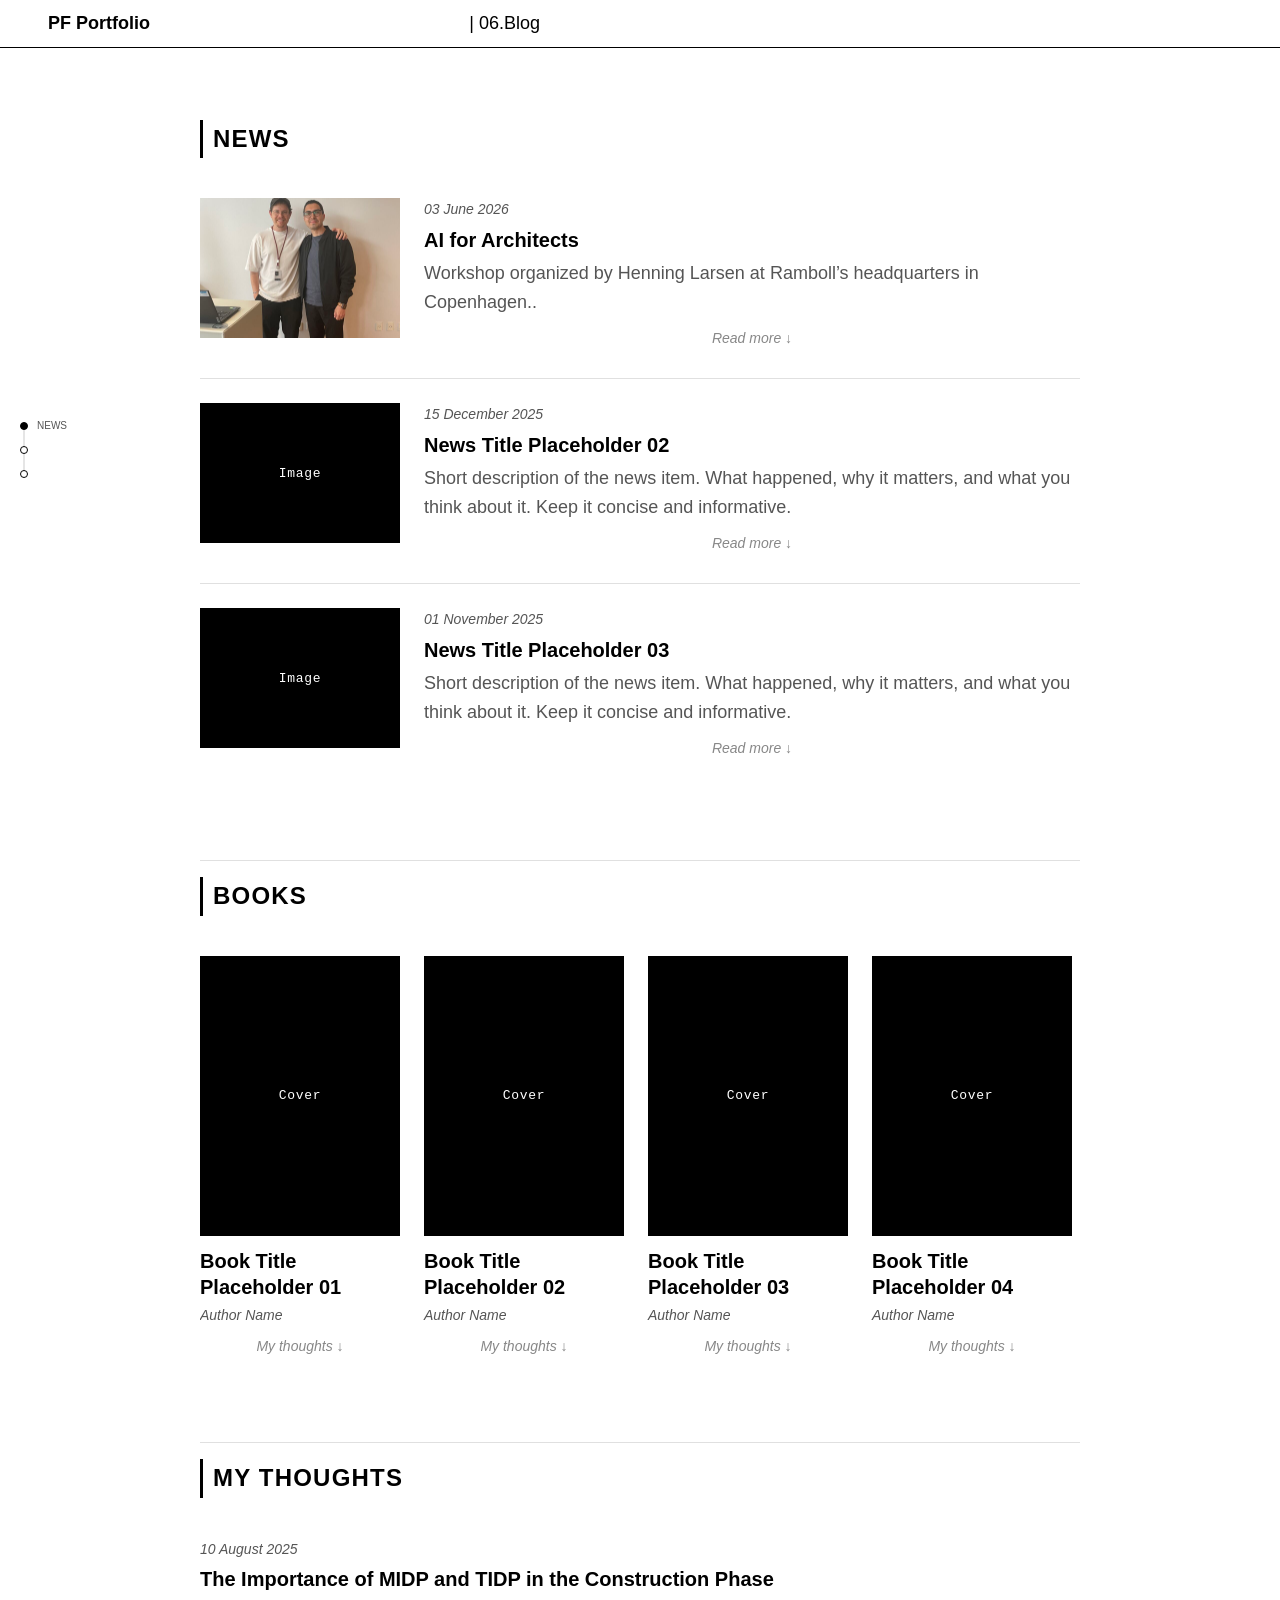
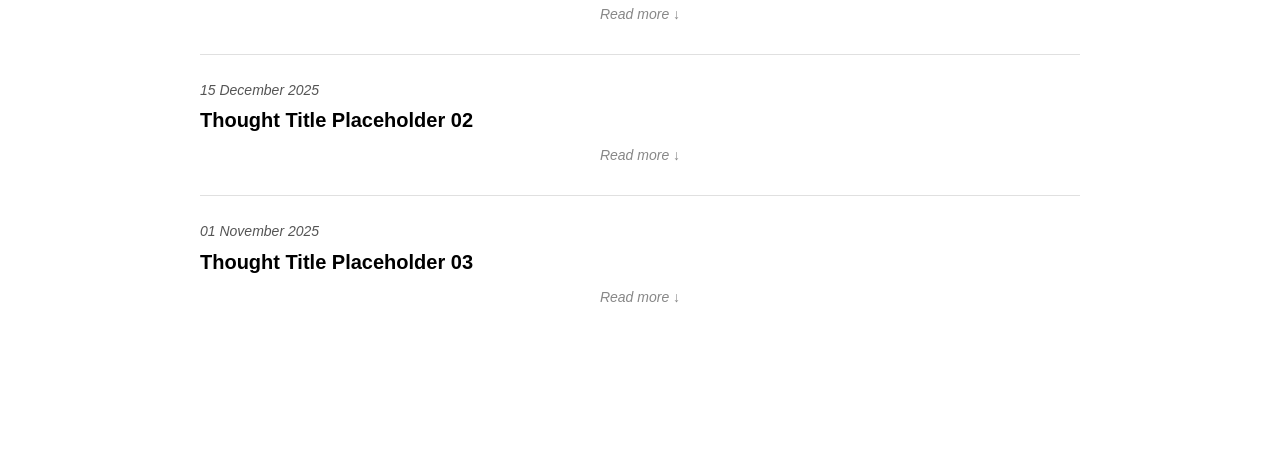
==== blog.html @ 5758634d "Update blog.html" ====
<!DOCTYPE html>
<html lang="en">
<head>
  <meta charset="UTF-8" />
  <meta name="viewport" content="width=device-width, initial-scale=1.0" />
  <title>Blog</title>
  <link rel="stylesheet" href="css/blog.css" />
</head>
<body>

  <!-- ═══════════════════════════════════════════
       HEADER — DO NOT CHANGE
  ═══════════════════════════════════════════ -->
  <header class="nav-row">
    <span class="nav-brand"><a href="index.html"><strong>PF Portfolio</strong></a></span>
    <span class="nav-section">| 06.Blog</span>
  </header>

  <!-- ═══════════════════════════════════════════
       STICKY SECTION INDICATOR
  ═══════════════════════════════════════════ -->
  <nav class="section-indicator" aria-label="Section indicator">
    <div class="indicator-line"></div>
    <a href="#news"        class="indicator-dot" data-label="NEWS"></a>
    <a href="#books"       class="indicator-dot" data-label="BOOKS"></a>
    <a href="#thoughts"    class="indicator-dot" data-label="MY THOUGHTS"></a>
  </nav>

  <!-- ═══════════════════════════════════════════
       MAIN CONTENT
  ═══════════════════════════════════════════ -->
  <main class="page-content">

    <!-- ═══════════════════════════════════════════
         SECTION 1: NEWS
    ═══════════════════════════════════════════ -->
    <section class="section" id="news">
      <h2 class="section-heading">NEWS</h2>

      <!-- News item 01 -->
      <article class="news-item">
        <div class="news-image placeholder-black">
          <img src="images/AI for Architects.jpg" alt="Payam Fahemi" />
        </div>
        <div class="news-body">
          <div class="news-meta">
            <span class="news-date">03 June 2026</span>
          </div>
          <h3 class="news-title">AI for Architects</h3>
          <p class="news-desc">Workshop organized by Henning Larsen at Ramboll’s headquarters in Copenhagen..</p>
          <button class="expand-btn" aria-expanded="false">Read more ↓</button>
          <div class="expand-content" hidden>
            <p>Thanks to L+Partners srl, I had the opportunity to participate in the “AI for Architects” workshop organized by Henning Larsen at Ramboll’s headquarters in Copenhagen. The workshop, led by Nitsan Bartov, explored both the current and emerging applications of #ArtificialIntelligence in architecture, design, and digital workflows. What stood out most was not only the quality of the content, but also the openness in sharing knowledge. Rather than focusing solely on tools and use cases, the workshop emphasized the fundamental concepts behind AI—helping participants understand how to think with AI, not just how to use it. As someone working at the intersection of BIM, digital transformation, and architecture, it was inspiring to see how AI is reshaping design processes, decision-making, and the way we interact with information throughout a project's lifecycle. A great opportunity to meet professionals who are actively exploring the future of our industry through innovation, technology, and collaboration.</p>
          </div>
        </div>
      </article>

      <!-- News item 02 -->
      <article class="news-item">
        <div class="news-image placeholder-black">
          <span class="placeholder-label">Image</span>
        </div>
        <div class="news-body">
          <div class="news-meta">
            <span class="news-date">15 December 2025</span>
          </div>
          <h3 class="news-title">News Title Placeholder 02</h3>
          <p class="news-desc">Short description of the news item. What happened, why it matters, and what you think about it. Keep it concise and informative.</p>
          <button class="expand-btn" aria-expanded="false">Read more ↓</button>
          <div class="expand-content" hidden>
            <p>Full body of the news item goes here. You can write as much as needed — this section expands inline when the reader clicks "Read more".</p>
          </div>
        </div>
      </article>

      <!-- News item 03 -->
      <article class="news-item">
        <div class="news-image placeholder-black">
          <span class="placeholder-label">Image</span>
        </div>
        <div class="news-body">
          <div class="news-meta">
            <span class="news-date">01 November 2025</span>
          </div>
          <h3 class="news-title">News Title Placeholder 03</h3>
          <p class="news-desc">Short description of the news item. What happened, why it matters, and what you think about it. Keep it concise and informative.</p>
          <button class="expand-btn" aria-expanded="false">Read more ↓</button>
          <div class="expand-content" hidden>
            <p>Full body of the news item goes here. You can write as much as needed — this section expands inline when the reader clicks "Read more".</p>
          </div>
        </div>
      </article>

    </section>

    <!-- ═══════════════════════════════════════════
         SECTION 2: BOOKS
    ═══════════════════════════════════════════ -->
    <section class="section section-divided" id="books">
      <h2 class="section-heading">BOOKS</h2>

      <div class="books-scroll">

        <!-- Book 01 -->
        <article class="book-card">
          <div class="book-cover placeholder-black">
            <span class="placeholder-label">Cover</span>
          </div>
          <div class="book-body">
            <h3 class="book-title">Book Title Placeholder 01</h3>
            <p class="book-author">Author Name</p>
            <button class="expand-btn" aria-expanded="false">My thoughts ↓</button>
            <div class="expand-content" hidden>
              <p>Your review and thoughts on this book. What did you learn? How does it connect to your work in BIM, architecture, or digital processes?</p>
            </div>
          </div>
        </article>

        <!-- Book 02 -->
        <article class="book-card">
          <div class="book-cover placeholder-black">
            <span class="placeholder-label">Cover</span>
          </div>
          <div class="book-body">
            <h3 class="book-title">Book Title Placeholder 02</h3>
            <p class="book-author">Author Name</p>
            <button class="expand-btn" aria-expanded="false">My thoughts ↓</button>
            <div class="expand-content" hidden>
              <p>Your review and thoughts on this book. What did you learn? How does it connect to your work in BIM, architecture, or digital processes?</p>
            </div>
          </div>
        </article>

        <!-- Book 03 -->
        <article class="book-card">
          <div class="book-cover placeholder-black">
            <span class="placeholder-label">Cover</span>
          </div>
          <div class="book-body">
            <h3 class="book-title">Book Title Placeholder 03</h3>
            <p class="book-author">Author Name</p>
            <button class="expand-btn" aria-expanded="false">My thoughts ↓</button>
            <div class="expand-content" hidden>
              <p>Your review and thoughts on this book. What did you learn? How does it connect to your work in BIM, architecture, or digital processes?</p>
            </div>
          </div>
        </article>

        <!-- Book 04 -->
        <article class="book-card">
          <div class="book-cover placeholder-black">
            <span class="placeholder-label">Cover</span>
          </div>
          <div class="book-body">
            <h3 class="book-title">Book Title Placeholder 04</h3>
            <p class="book-author">Author Name</p>
            <button class="expand-btn" aria-expanded="false">My thoughts ↓</button>
            <div class="expand-content" hidden>
              <p>Your review and thoughts on this book. What did you learn? How does it connect to your work in BIM, architecture, or digital processes?</p>
            </div>
          </div>
        </article>

      </div>
    </section>

    <!-- ═══════════════════════════════════════════
         SECTION 3: MY THOUGHTS
    ═══════════════════════════════════════════ -->
    <section class="section section-divided" id="thoughts">
      <h2 class="section-heading">MY THOUGHTS</h2>

      <!-- Thought 01 -->
      <article class="thought-item">
        <div class="thought-meta">
          <span class="thought-date">10 August 2025</span>
        </div>
        <h3 class="thought-title">The Importance of MIDP and TIDP in the Construction Phase</h3>
        <button class="expand-btn" aria-expanded="false">Read more ↓</button>
        <div class="expand-content" hidden>
          <p>"Plans are worthless, but planning is everything." — General Dwight D. Eisenhower.</p> 
          <p>This quote highlights an essential principle of project delivery: while plans evolve throughout a project, the planning process establishes the foundation for successful execution. In construction, where multiple disciplines work simultaneously, structured information planning is just as important as technical planning.</p>
          <p>ISO 19650 identifies information delivery planning as a core component of information management, supported by three key elements:</p>
          <p> - Federation strategy and information container breakdown structure.</p>
          <p> - Responsibility matrices.</p>
          <p> - Task Information Delivery Plans (TIDPs) and the Master Information Delivery Plan (MIDP).</p>
          <p>Before developing these plans, clear information requirements must be established. ISO 19650-1 defines a simple but effective process:</p>
          <p> - Define the information requirements.</p>
          <p> - Plan how and when information will be delivered.</p>
          <p> - Deliver the information.</p>
          <p> - Review and approve it.</p>
          <p>The TIDP is prepared by each appointed party and defines the information that each task team will produce, who is responsible, and when it will be delivered. The Lead Appointed Party then coordinates all TIDPs into a single MIDP, providing a project-wide view of information delivery and ensuring alignment across all disciplines.</p> 
          <p>During construction, the relationship between TIDPs and the MIDP becomes critical. Every activity depends on the timely availability of accurate information. These plans define what information is required, who will produce it, the required Level of Information Need, delivery milestones, and dependencies between disciplines. Without this coordination, projects are more likely to experience delays, rework, cost overruns, and coordination issues.</p> 
          <p>While the TIDP provides detailed planning at the task-team level, the MIDP offers strategic oversight by integrating all task plans into a coordinated project programme. This ensures that information from architects, engineers, contractors, and specialist suppliers is delivered at the right time to support procurement, construction sequencing, and decision-making.</p>
          <p>Ultimately, MIDPs and TIDPs are more than compliance documents—they are essential management tools that improve collaboration, reduce risk, and enable efficient project delivery. By aligning information production with project milestones, they help construction teams deliver projects with greater certainty, quality, and efficiency while meeting the principles of ISO 19650.</p>
        </div>
      </article>

      <!-- Thought 02 -->
      <article class="thought-item">
        <div class="thought-meta">
          <span class="thought-date">15 December 2025</span>
        </div>
        <h3 class="thought-title">Thought Title Placeholder 02</h3>
        <button class="expand-btn" aria-expanded="false">Read more ↓</button>
        <div class="expand-content" hidden>
          <p>Full body of your thought or opinion piece. This is where you share your perspective on architecture, BIM, technology, AI, or anything else that's on your mind.</p>
        </div>
      </article>

      <!-- Thought 03 -->
      <article class="thought-item">
        <div class="thought-meta">
          <span class="thought-date">01 November 2025</span>
        </div>
        <h3 class="thought-title">Thought Title Placeholder 03</h3>
        <button class="expand-btn" aria-expanded="false">Read more ↓</button>
        <div class="expand-content" hidden>
          <p>Full body of your thought or opinion piece. This is where you share your perspective on architecture, BIM, technology, AI, or anything else that's on your mind.</p>
        </div>
      </article>

    </section>

  </main>

  <script>
    // Expand / collapse all items
    document.querySelectorAll('.expand-btn').forEach(btn => {
      btn.addEventListener('click', () => {
        const content = btn.nextElementSibling;
        const open    = btn.getAttribute('aria-expanded') === 'true';
        if (open) {
          content.hidden = true;
          btn.setAttribute('aria-expanded', 'false');
          btn.textContent = btn.textContent.replace('↑', '↓');
        } else {
          content.hidden = false;
          btn.setAttribute('aria-expanded', 'true');
          btn.textContent = btn.textContent.replace('↓', '↑');
        }
      });
    });

    // Sticky section indicator
    const dots     = document.querySelectorAll('.indicator-dot');
    const sections = document.querySelectorAll('section[id]');
    
    function updateIndicator() {
      let current = sections[0].id;
      const scrollBottom = window.scrollY + window.innerHeight;
      const pageHeight = document.documentElement.scrollHeight;
    
      // If at bottom of page, activate last section
      if (scrollBottom >= pageHeight - 10) {
        current = sections[sections.length - 1].id;
      } else {
        sections.forEach(section => {
          const rect = section.getBoundingClientRect();
          if (rect.top <= window.innerHeight * 0.5) {
            current = section.id;
          }
        });
      }
    
      dots.forEach(d => d.classList.remove('active'));
      const active = document.querySelector(`.indicator-dot[href="#${current}"]`);
      if (active) active.classList.add('active');
    }
    
    window.addEventListener('scroll', updateIndicator);
    updateIndicator();
  </script>

</body>
</html>
---- css/blog.css ----
/* ═══════════════════════════════════════════════════════
   blog.css
   PF Portfolio — Blog Page
   ═══════════════════════════════════════════════════════

   PARAMETERS — change these independently:
   ─────────────────────────────────────────────────────── */

:root {
  /* Typography */
  --font:                   'Calibri', 'Calibri Regular', sans-serif;
  --fs-body:                18px;
  --fs-heading:             24px;       /* section headings: NEWS, BOOKS, MY THOUGHTS */
  --fs-item-title:          20px;       /* news/thought titles */
  --fs-meta:                14px;       /* dates, author */
  --fw-bold:                700;
  --fw-normal:              400;
  --line-height:            1.6;
  --letter-spacing-heading: 0.05em;

  /* Colors */
  --color-bg:               #ffffff;
  --color-text:             #000000;
  --color-muted:            #555555;
  --color-divider:          #e0e0e0;
  --color-placeholder:      #000000;
  --color-btn:              #888888;

  /* Header — DO NOT CHANGE */
  --nav-h:                  48px;
  --gap-edge:               48px;
  --gap-col:                80px;

  /* Layout */
  --content-max-width:      960px;
  --content-padding-x:      40px;
  --section-gap:            72px;
  --section-padding-top:    16px;
  --block-gap:              24px;

  /* Section accent */
  --accent-border:          3px solid #000000;

  /* Sticky indicator */
  --indicator-left:         20px;
  --indicator-dot-size:     8px;
  --indicator-line-w:       1px;

  /* News */
  --news-image-width:       200px;
  --news-image-height:      140px;
  --news-gap:               32px;       /* gap between news items */
  --news-inner-gap:         24px;       /* gap between image and text */

  /* Books */
  --book-card-width:        200px;      /* width of each book card */
  --book-cover-height:      280px;      /* height of book cover */
  --books-gap:              24px;       /* gap between book cards */

  /* Thoughts */
  --thought-gap:            32px;

  /* Placeholder */
  --placeholder-font:       'Courier New', Courier, monospace;
  --placeholder-font-size:  13px;
}

/* ─── RESET ─────────────────────────────────────────── */
*, *::before, *::after { box-sizing: border-box; margin: 0; padding: 0; }

body {
  font-family:      var(--font);
  font-size:        var(--fs-body);
  color:            var(--color-text);
  background-color: var(--color-bg);
  line-height:      var(--line-height);
}

a { color: inherit; text-decoration: none; }

/* ─── HEADER — DO NOT CHANGE ─────────────────────────── */
.nav-row {
  display:               grid;
  grid-template-columns: 1fr 1fr 1fr;
  column-gap:            var(--gap-col);
  padding:               0 var(--gap-edge);
  height:                var(--nav-h);
  align-items:           center;
  border-bottom:         1px solid #000000;
  position:              sticky;
  top:                   0;
  background:            var(--color-bg);
  z-index:               200;
}

.nav-brand {
  font-size:   var(--fs-body);
  font-weight: var(--fw-bold);
  font-family: var(--font);
  color:       #000000;
  white-space: nowrap;
}

.nav-brand a        { color: inherit; text-decoration: none; }
.nav-brand a:hover  { text-decoration: underline; }

.nav-section {
  font-size:   var(--fs-body);
  font-family: var(--font);
  color:       #000000;
}

/* ─── STICKY SECTION INDICATOR ───────────────────────── */
.section-indicator {
  position:       fixed;
  left:           var(--indicator-left);
  top:            50%;
  transform:      translateY(-50%);
  display:        flex;
  flex-direction: column;
  align-items:    center;
  gap:            16px;
  z-index:        100;
}

.indicator-line {
  position:  absolute;
  top:       0;
  bottom:    0;
  left:      50%;
  transform: translateX(-50%);
  width:     var(--indicator-line-w);
  background: #cccccc;
  z-index:   -1;
}

.indicator-dot {
  width:         var(--indicator-dot-size);
  height:        var(--indicator-dot-size);
  border-radius: 50%;
  border:        1.5px solid #000000;
  background:    var(--color-bg);
  display:       block;
  position:      relative;
  transition:    background 0.2s;
}

.indicator-dot.active,
.indicator-dot:hover { background: #000000; }

.indicator-dot::after {
  content:     attr(data-label);
  position:    absolute;
  left:        16px;
  top:         50%;
  transform:   translateY(-50%);
  font-size:   10px;
  font-family: var(--font);
  color:       var(--color-muted);
  white-space: nowrap;
  opacity:     0;
  transition:  opacity 0.2s;
}

.indicator-dot:hover::after,
.indicator-dot.active::after { opacity: 1; }

/* ─── PAGE CONTENT WRAPPER ────────────────────────────── */
.page-content {
  max-width:      var(--content-max-width);
  margin:         0 auto;
  padding:        var(--section-gap) var(--content-padding-x);
  display:        flex;
  flex-direction: column;
  gap:            var(--section-gap);
  min-height:     200vh;
}

/* ─── SECTION ─────────────────────────────────────────── */
.section {
  display:        flex;
  flex-direction: column;
  gap:            var(--block-gap);
}

.section-divided {
  padding-top: var(--section-padding-top);
  border-top:  1px solid var(--color-divider);
}

/* ─── SECTION HEADING ─────────────────────────────────── */
.section-heading {
  font-size:      var(--fs-heading);
  font-weight:    var(--fw-bold);
  font-family:    var(--font);
  letter-spacing: var(--letter-spacing-heading);
  border-left:    var(--accent-border);
  padding-left:   10px;
  margin-bottom:  16px;
}

/* ─── EXPAND BUTTON ───────────────────────────────────── */
.expand-btn {
  background:  none;
  border:      none;
  padding:     0;
  font-size:   var(--fs-meta);
  font-family: var(--font);
  font-style:  italic;
  color:       var(--color-btn);
  cursor:      pointer;
  margin-top:  8px;
  transition:  color 0.2s;
}

.expand-btn:hover { color: var(--color-text); }

/* ─── EXPAND CONTENT ──────────────────────────────────── */
.expand-content {
  margin-top:  12px;
  padding-top: 12px;
  border-top:  1px solid var(--color-divider);
  font-size:   var(--fs-body);
  line-height: var(--line-height);
  color:       var(--color-muted);
}

.expand-content[hidden] { display: none; }

/* ─── NEWS ────────────────────────────────────────────── */
.news-item {
  display:       grid;
  grid-template-columns: var(--news-image-width) 1fr;
  gap:           var(--news-inner-gap);
  align-items:   start;
  padding-bottom: var(--news-gap);
  border-bottom: 1px solid var(--color-divider);
}

.news-item:last-child { border-bottom: none; }

.news-image {
  width:       var(--news-image-width);
  height:      var(--news-image-height);
  flex-shrink: 0;
}

.news-image img {
  width:      100%;
  height:     100%;
  object-fit: cover;
  display:    block;
}

.news-body {
  display:        flex;
  flex-direction: column;
  gap:            6px;
}

.news-meta {
  display:     flex;
  align-items: center;
  gap:         12px;
}

.news-date {
  font-size:  var(--fs-meta);
  color:      var(--color-muted);
  font-style: italic;
}

.news-title {
  font-size:   var(--fs-item-title);
  font-weight: var(--fw-bold);
  font-family: var(--font);
  line-height: 1.3;
}

.news-desc {
  font-size:   var(--fs-body);
  color:       var(--color-muted);
  line-height: var(--line-height);
}

/* ─── BOOKS — horizontal scroll ──────────────────────── */
.books-scroll {
  display:    flex;
  gap:        var(--books-gap);
  overflow-x: auto;
  padding-bottom: 16px;
  scroll-snap-type: x mandatory;
  -webkit-overflow-scrolling: touch;
}

/* Hide scrollbar but keep functionality */
.books-scroll::-webkit-scrollbar { height: 4px; }
.books-scroll::-webkit-scrollbar-track { background: var(--color-divider); }
.books-scroll::-webkit-scrollbar-thumb { background: #000000; }

.book-card {
  flex-shrink:  0;
  width:        var(--book-card-width);
  scroll-snap-align: start;
  display:      flex;
  flex-direction: column;
  gap:          12px;
}

.book-cover {
  width:  var(--book-card-width);
  height: var(--book-cover-height);
}

.book-cover img {
  width:      100%;
  height:     100%;
  object-fit: cover;
  display:    block;
}

.book-body {
  display:        flex;
  flex-direction: column;
  gap:            4px;
}

.book-title {
  font-size:   var(--fs-item-title);
  font-weight: var(--fw-bold);
  font-family: var(--font);
  line-height: 1.3;
}

.book-author {
  font-size:  var(--fs-meta);
  color:      var(--color-muted);
  font-style: italic;
}

/* ─── MY THOUGHTS ─────────────────────────────────────── */
.thought-item {
  padding-bottom: var(--thought-gap);
  border-bottom:  1px solid var(--color-divider);
  display:        flex;
  flex-direction: column;
  gap:            6px;
}

#thoughts {
  min-height: 60vh;
}

.thought-item:last-child { border-bottom: none; }

.thought-meta {
  display: flex;
  gap:     12px;
}

.thought-date {
  font-size:  var(--fs-meta);
  color:      var(--color-muted);
  font-style: italic;
}

.thought-title {
  font-size:   var(--fs-item-title);
  font-weight: var(--fw-bold);
  font-family: var(--font);
  line-height: 1.3;
}

/* ─── PLACEHOLDER ─────────────────────────────────────── */
.placeholder-black {
  background:      var(--color-placeholder);
  display:         flex;
  align-items:     center;
  justify-content: center;
  color:           #ffffff;
  font-family:     var(--placeholder-font);
  font-size:       var(--placeholder-font-size);
  text-align:      center;
  letter-spacing:  0.05em;
}

.placeholder-label { line-height: 1.5; }
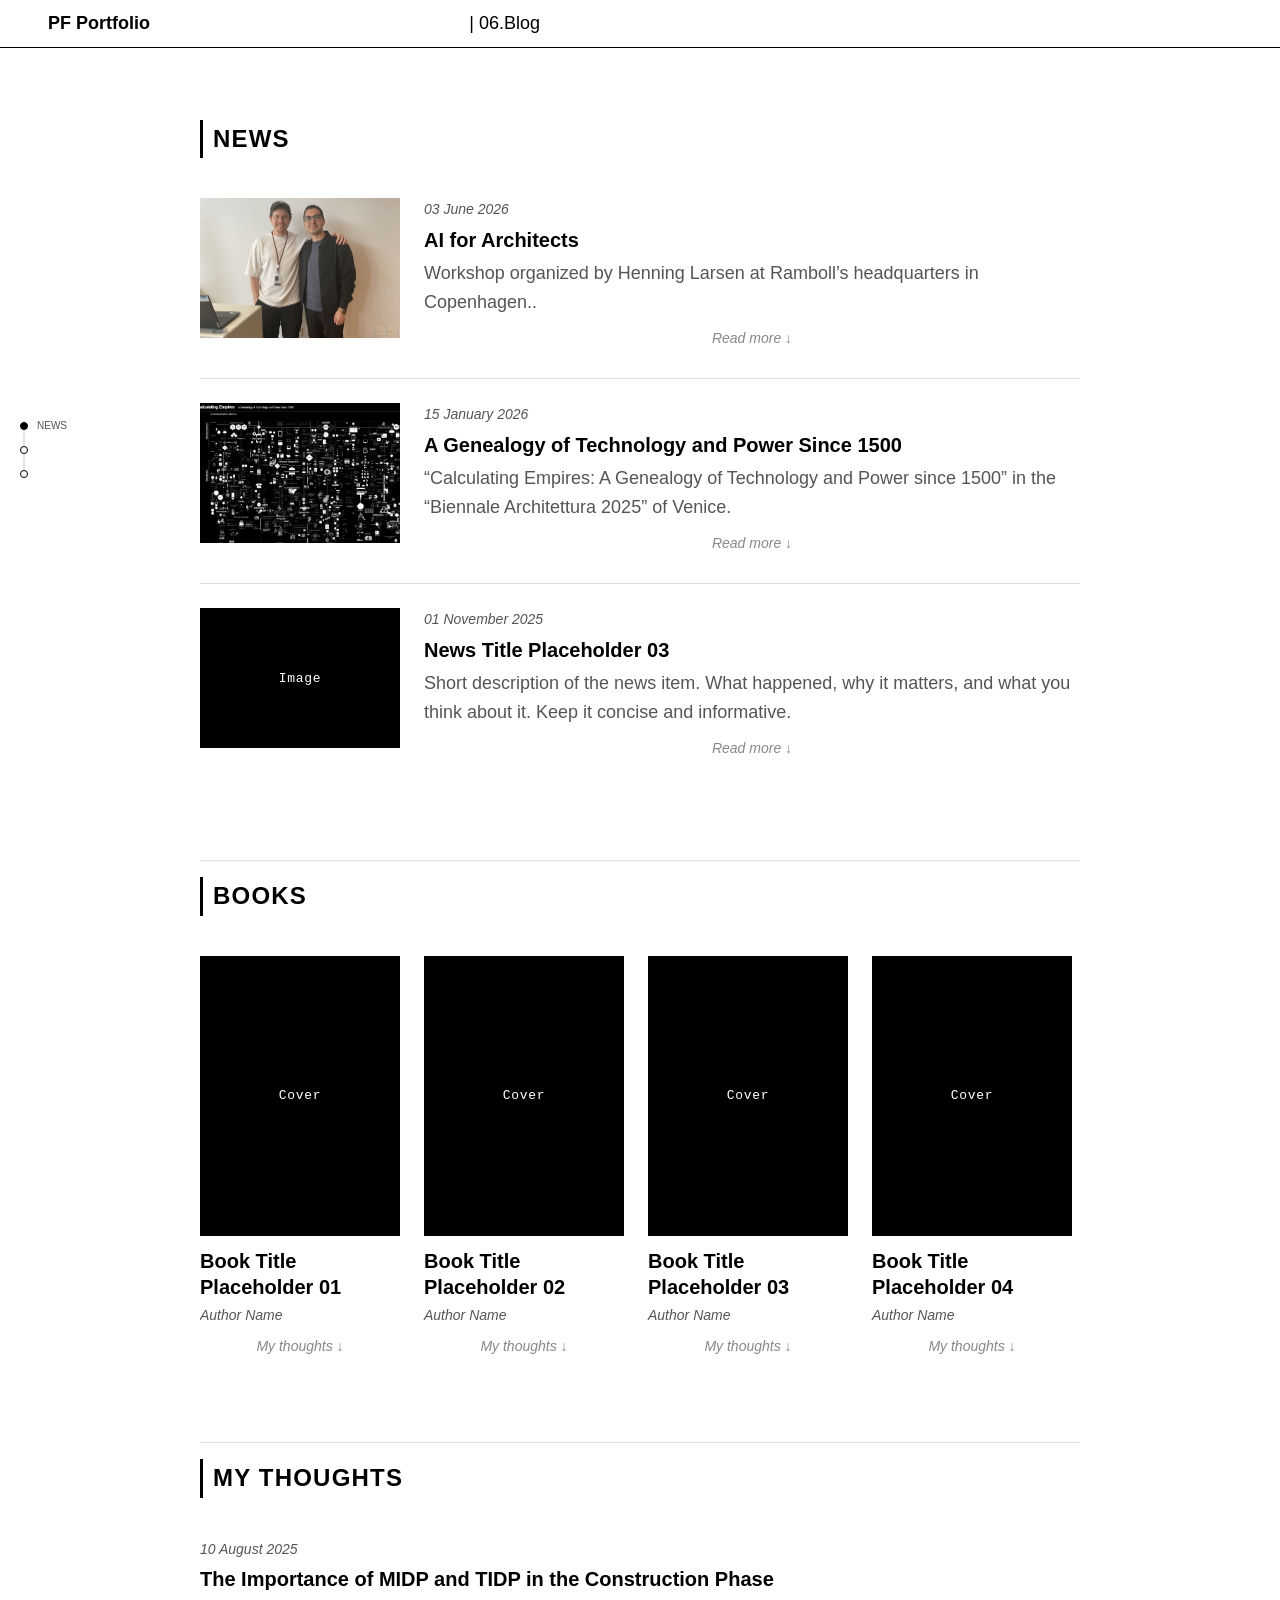
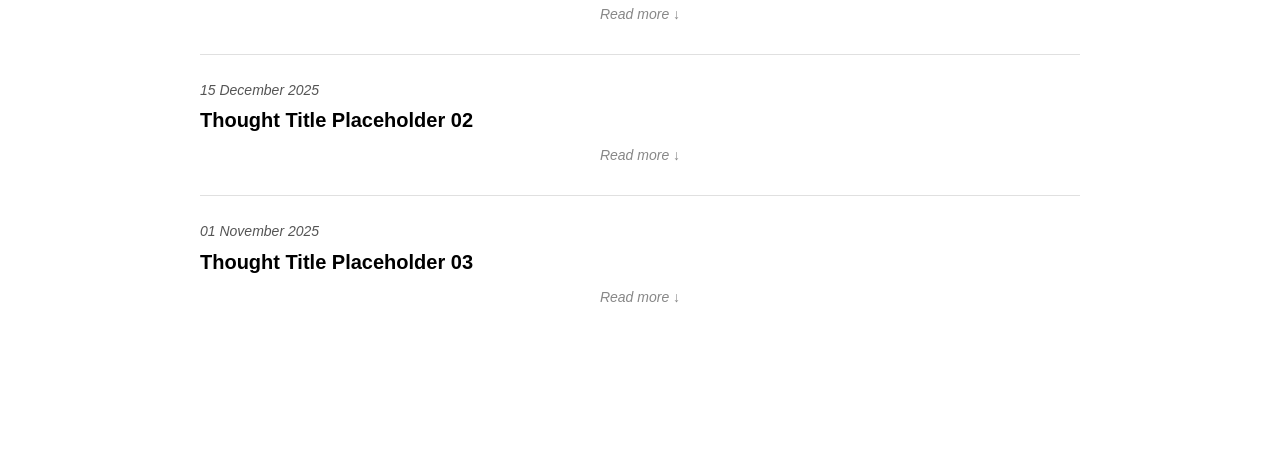
==== commit 357dc6f7: "Update blog.html" ====
--- a/blog.html
+++ b/blog.html
@@ -40,7 +40,7 @@
       <!-- News item 01 -->
       <article class="news-item">
         <div class="news-image placeholder-black">
-          <img src="images/AI for Architects.jpg" alt="Payam Fahemi" />
+          <img src="images/Blog-N-AI for Architects.jpg" alt="Payam Fahemi" />
         </div>
         <div class="news-body">
           <div class="news-meta">
@@ -58,17 +58,20 @@
       <!-- News item 02 -->
       <article class="news-item">
         <div class="news-image placeholder-black">
-          <span class="placeholder-label">Image</span>
+          <img src="images/Blog-N-Calculating Empires.jpg" alt="Payam Fahemi" />
         </div>
         <div class="news-body">
           <div class="news-meta">
-            <span class="news-date">15 December 2025</span>
-          </div>
-          <h3 class="news-title">News Title Placeholder 02</h3>
-          <p class="news-desc">Short description of the news item. What happened, why it matters, and what you think about it. Keep it concise and informative.</p>
+            <span class="news-date">15 January 2026</span>
+          </div>
+          <h3 class="news-title">A Genealogy of Technology and Power Since 1500</h3>
+          <p class="news-desc">“Calculating Empires: A Genealogy of Technology and Power since 1500” in the “Biennale Architettura 2025” of Venice.</p>
           <button class="expand-btn" aria-expanded="false">Read more ↓</button>
           <div class="expand-content" hidden>
-            <p>Full body of the news item goes here. You can write as much as needed — this section expands inline when the reader clicks "Read more".</p>
+            <p>Recently I came across with a presentation of Kate Crawford.</p>
+            <p>The presentation traces technological advancements from 1500 to 2025, categorized by disciplines including communication devices, interfaces, infrastructure, data organization, algorithms, models, hardware, unconventional computing, time, emotion and intelligence, architecture, and others. Each discipline has also been categorized according to three key criteria: Mechanization, Automation, and Autonomization.</p>
+            <p>I found it genuinely informative and well-structured and I thought it is worth sharing.</p>
+            <p>https://calculatingempires.net/.</p>
           </div>
         </div>
       </article>
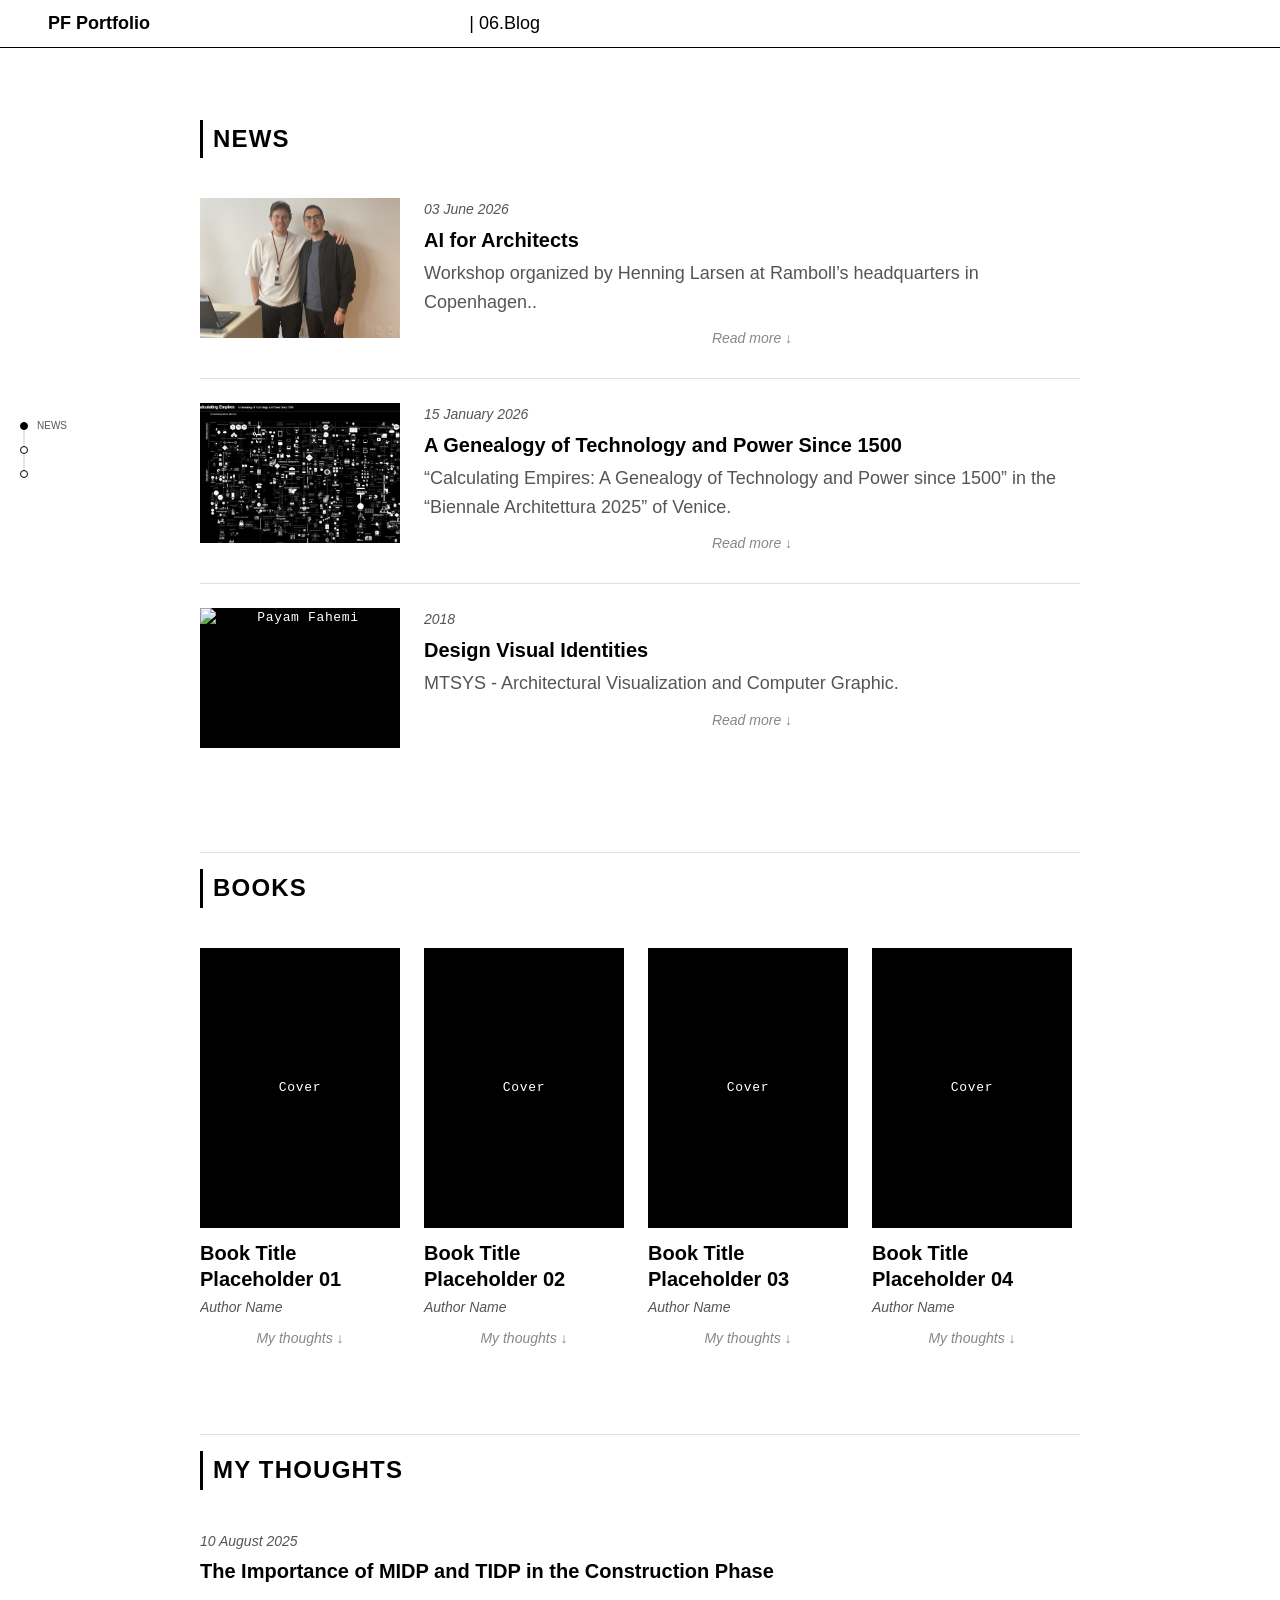
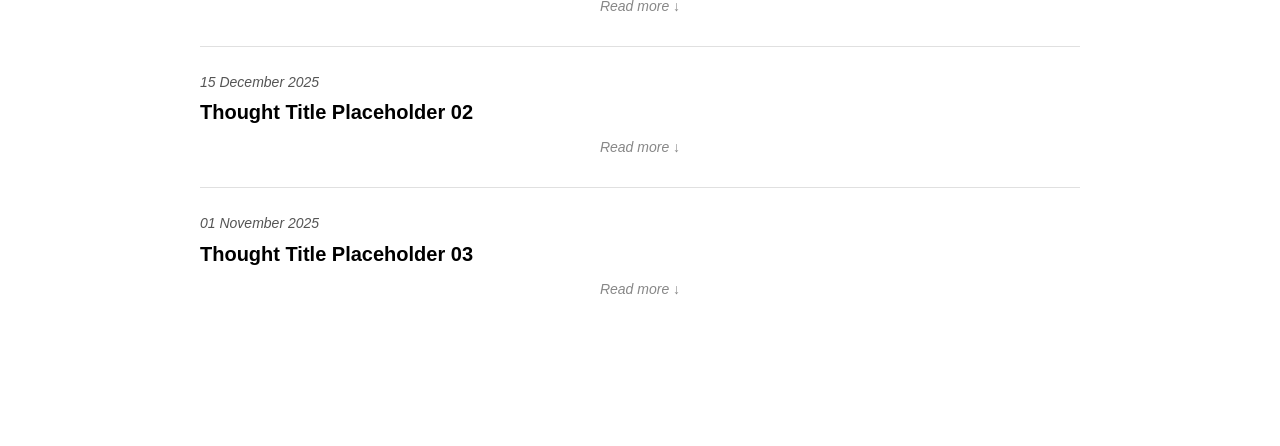
==== commit 51c16574: "Update blog.html" ====
--- a/blog.html
+++ b/blog.html
@@ -79,17 +79,17 @@
       <!-- News item 03 -->
       <article class="news-item">
         <div class="news-image placeholder-black">
-          <span class="placeholder-label">Image</span>
+          <img src="images/Blog-N-Mozses.jpg" alt="Payam Fahemi" />
         </div>
         <div class="news-body">
           <div class="news-meta">
-            <span class="news-date">01 November 2025</span>
-          </div>
-          <h3 class="news-title">News Title Placeholder 03</h3>
-          <p class="news-desc">Short description of the news item. What happened, why it matters, and what you think about it. Keep it concise and informative.</p>
+            <span class="news-date">2018</span>
+          </div>
+          <h3 class="news-title">Design Visual Identities</h3>
+          <p class="news-desc">MTSYS - Architectural Visualization and Computer Graphic.</p>
           <button class="expand-btn" aria-expanded="false">Read more ↓</button>
           <div class="expand-content" hidden>
-            <p>Full body of the news item goes here. You can write as much as needed — this section expands inline when the reader clicks "Read more".</p>
+            <p>MTSYS A|V organized specialized computer graphics and 3D rendering workshop held by design director Karim Mousa. The educational session focused on digital workflows, rendering techniques, and computer-generated imagery for architectural design.</p>
           </div>
         </div>
       </article>
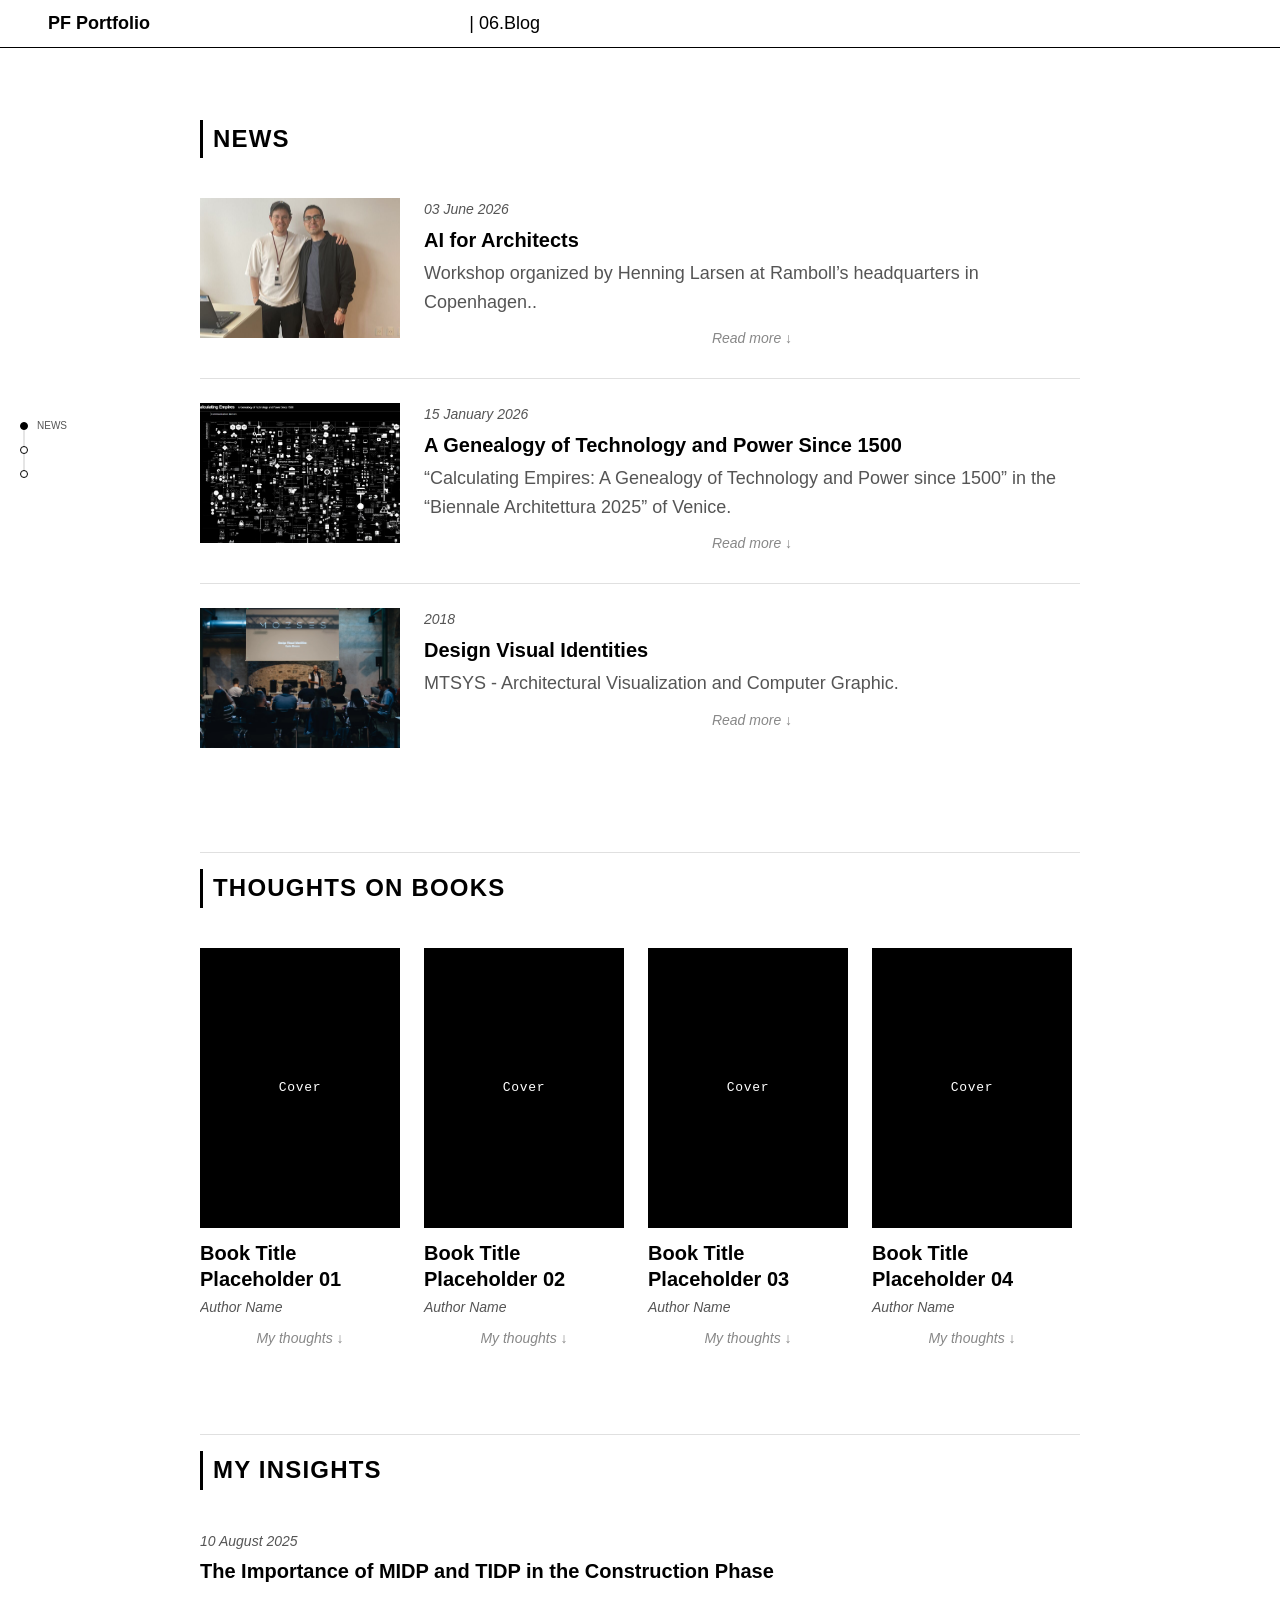
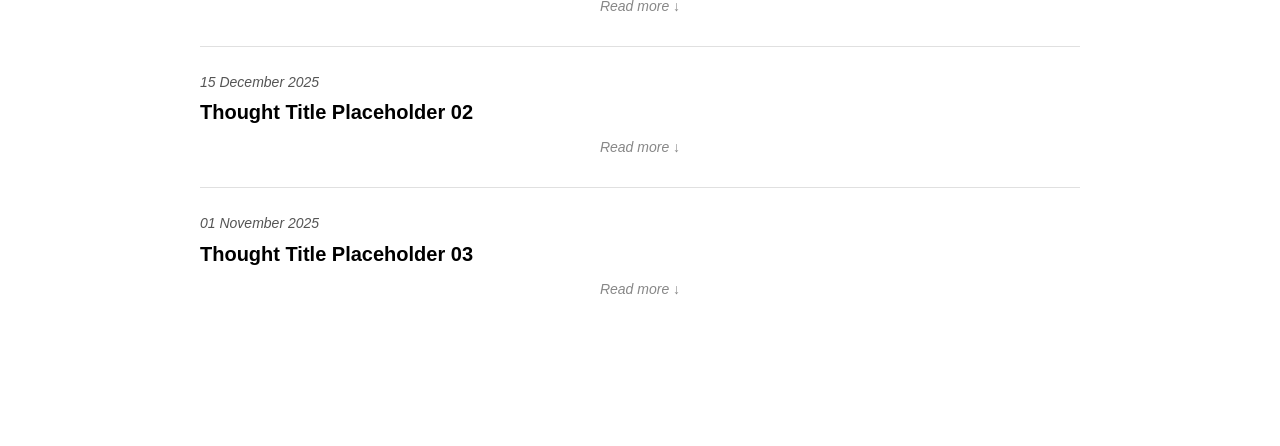
==== commit 87a4f0d0: "Update blog.html" ====
--- a/blog.html
+++ b/blog.html
@@ -22,8 +22,8 @@
   <nav class="section-indicator" aria-label="Section indicator">
     <div class="indicator-line"></div>
     <a href="#news"        class="indicator-dot" data-label="NEWS"></a>
-    <a href="#books"       class="indicator-dot" data-label="BOOKS"></a>
-    <a href="#thoughts"    class="indicator-dot" data-label="MY THOUGHTS"></a>
+    <a href="#books"       class="indicator-dot" data-label="THOUGHTS ON BOOKS"></a>
+    <a href="#thoughts"    class="indicator-dot" data-label="MY INSIGHTS"></a>
   </nav>
 
   <!-- ═══════════════════════════════════════════
@@ -100,7 +100,7 @@
          SECTION 2: BOOKS
     ═══════════════════════════════════════════ -->
     <section class="section section-divided" id="books">
-      <h2 class="section-heading">BOOKS</h2>
+      <h2 class="section-heading">THOUGHTS ON BOOKS</h2>
 
       <div class="books-scroll">
 
@@ -171,7 +171,7 @@
          SECTION 3: MY THOUGHTS
     ═══════════════════════════════════════════ -->
     <section class="section section-divided" id="thoughts">
-      <h2 class="section-heading">MY THOUGHTS</h2>
+      <h2 class="section-heading">MY INSIGHTS</h2>
 
       <!-- Thought 01 -->
       <article class="thought-item">
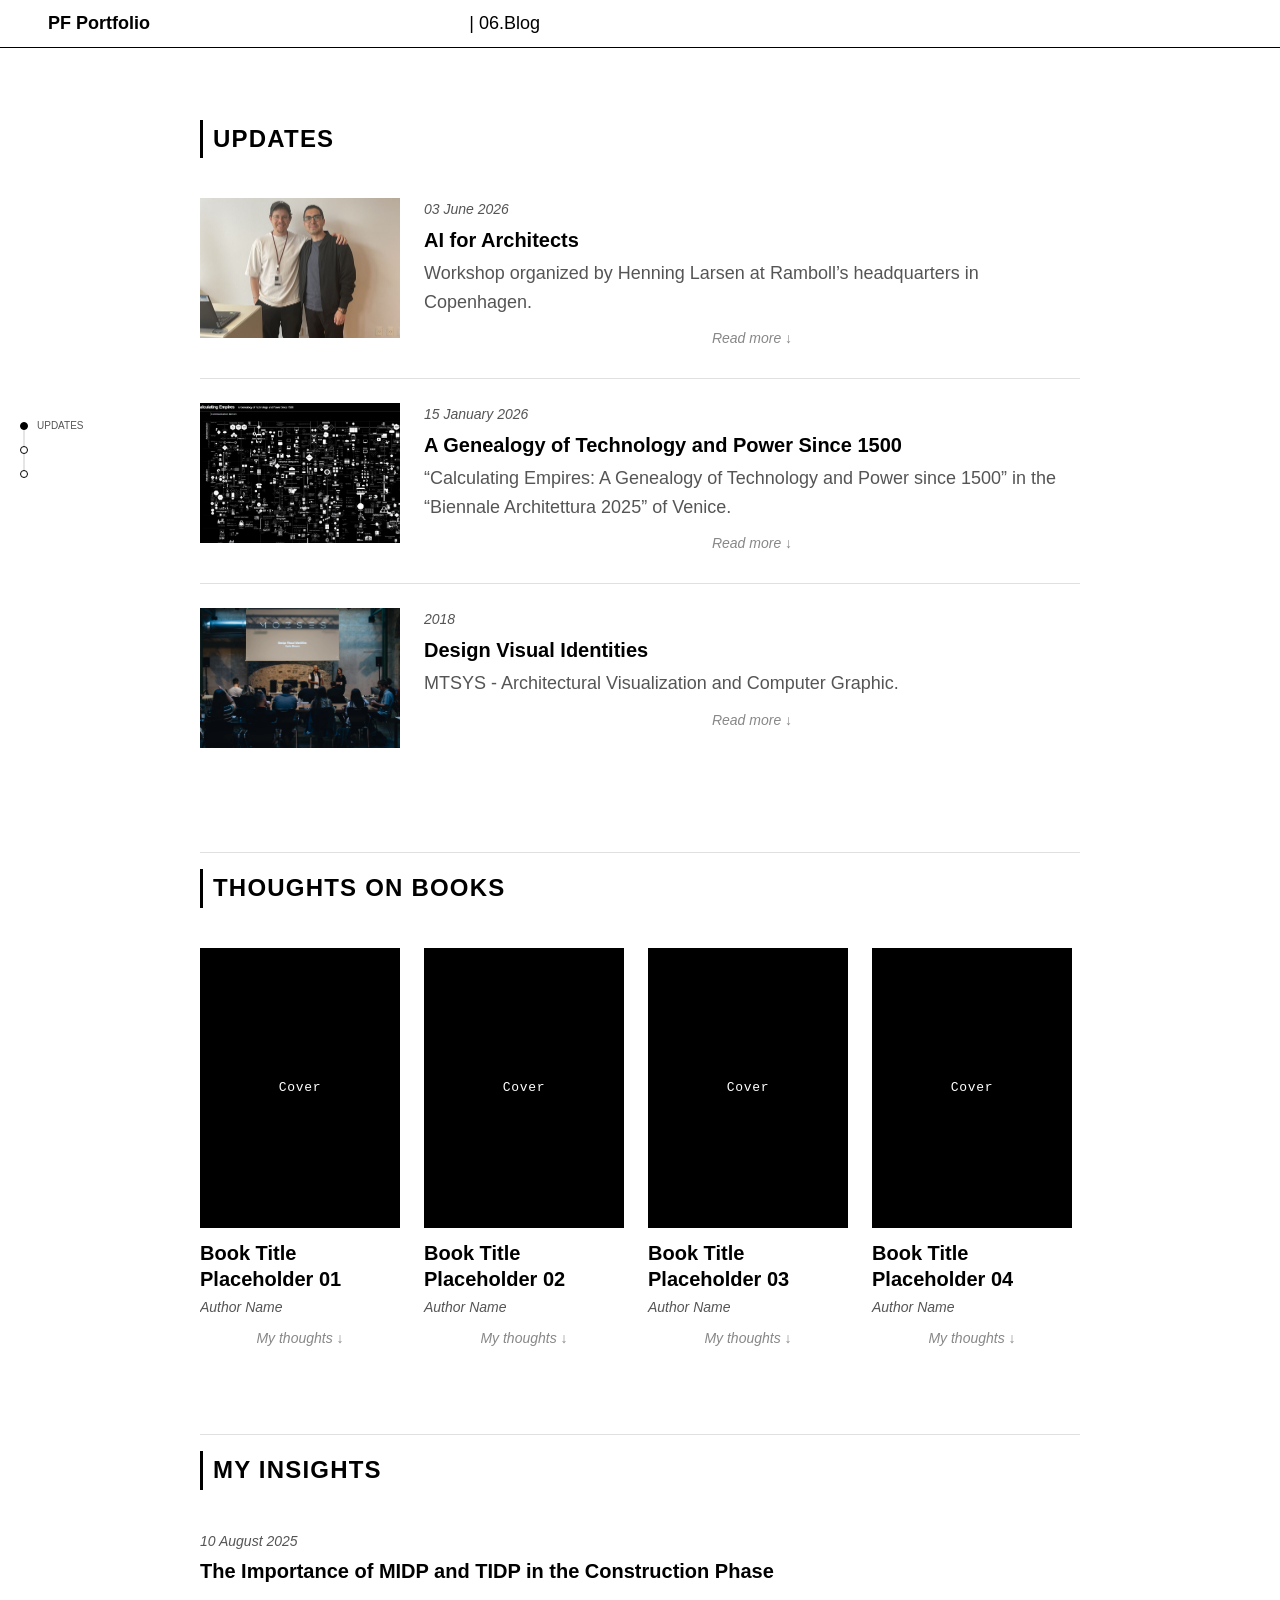
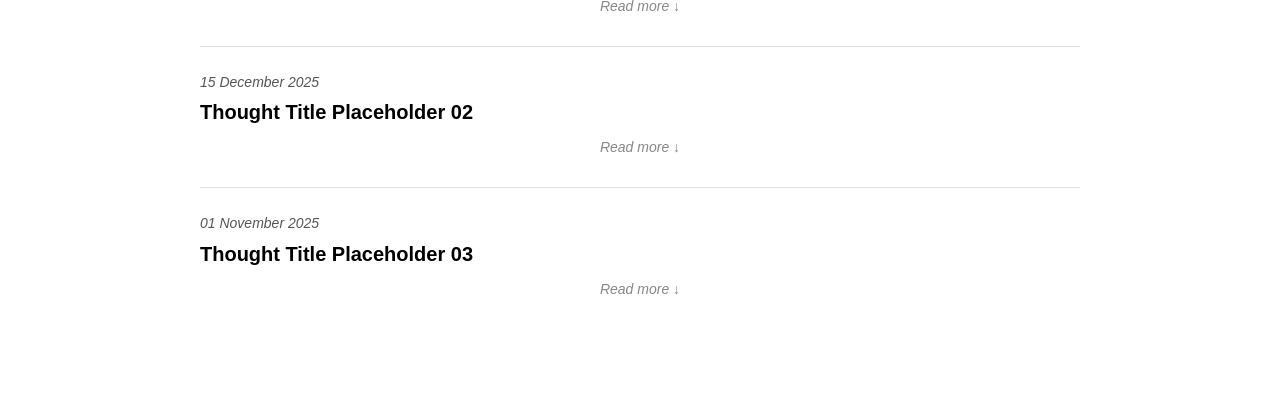
==== commit 094852a7: "Update blog.html" ====
--- a/blog.html
+++ b/blog.html
@@ -21,9 +21,9 @@
   ═══════════════════════════════════════════ -->
   <nav class="section-indicator" aria-label="Section indicator">
     <div class="indicator-line"></div>
-    <a href="#news"        class="indicator-dot" data-label="NEWS"></a>
-    <a href="#books"       class="indicator-dot" data-label="THOUGHTS ON BOOKS"></a>
-    <a href="#thoughts"    class="indicator-dot" data-label="MY INSIGHTS"></a>
+    <a href="#updates"        class="indicator-dot" data-label="UPDATES"></a>
+    <a href="#thoughts on books"       class="indicator-dot" data-label="THOUGHTS ON BOOKS"></a>
+    <a href="#my insights"    class="indicator-dot" data-label="MY INSIGHTS"></a>
   </nav>
 
   <!-- ═══════════════════════════════════════════
@@ -34,8 +34,8 @@
     <!-- ═══════════════════════════════════════════
          SECTION 1: NEWS
     ═══════════════════════════════════════════ -->
-    <section class="section" id="news">
-      <h2 class="section-heading">NEWS</h2>
+    <section class="section" id="updates">
+      <h2 class="section-heading">UPDATES</h2>
 
       <!-- News item 01 -->
       <article class="news-item">
@@ -47,7 +47,7 @@
             <span class="news-date">03 June 2026</span>
           </div>
           <h3 class="news-title">AI for Architects</h3>
-          <p class="news-desc">Workshop organized by Henning Larsen at Ramboll’s headquarters in Copenhagen..</p>
+          <p class="news-desc">Workshop organized by Henning Larsen at Ramboll’s headquarters in Copenhagen.</p>
           <button class="expand-btn" aria-expanded="false">Read more ↓</button>
           <div class="expand-content" hidden>
             <p>Thanks to L+Partners srl, I had the opportunity to participate in the “AI for Architects” workshop organized by Henning Larsen at Ramboll’s headquarters in Copenhagen. The workshop, led by Nitsan Bartov, explored both the current and emerging applications of #ArtificialIntelligence in architecture, design, and digital workflows. What stood out most was not only the quality of the content, but also the openness in sharing knowledge. Rather than focusing solely on tools and use cases, the workshop emphasized the fundamental concepts behind AI—helping participants understand how to think with AI, not just how to use it. As someone working at the intersection of BIM, digital transformation, and architecture, it was inspiring to see how AI is reshaping design processes, decision-making, and the way we interact with information throughout a project's lifecycle. A great opportunity to meet professionals who are actively exploring the future of our industry through innovation, technology, and collaboration.</p>
@@ -99,7 +99,7 @@
     <!-- ═══════════════════════════════════════════
          SECTION 2: BOOKS
     ═══════════════════════════════════════════ -->
-    <section class="section section-divided" id="books">
+    <section class="section section-divided" id="thoughts on books">
       <h2 class="section-heading">THOUGHTS ON BOOKS</h2>
 
       <div class="books-scroll">
@@ -170,7 +170,7 @@
     <!-- ═══════════════════════════════════════════
          SECTION 3: MY THOUGHTS
     ═══════════════════════════════════════════ -->
-    <section class="section section-divided" id="thoughts">
+    <section class="section section-divided" id="my insights">
       <h2 class="section-heading">MY INSIGHTS</h2>
 
       <!-- Thought 01 -->
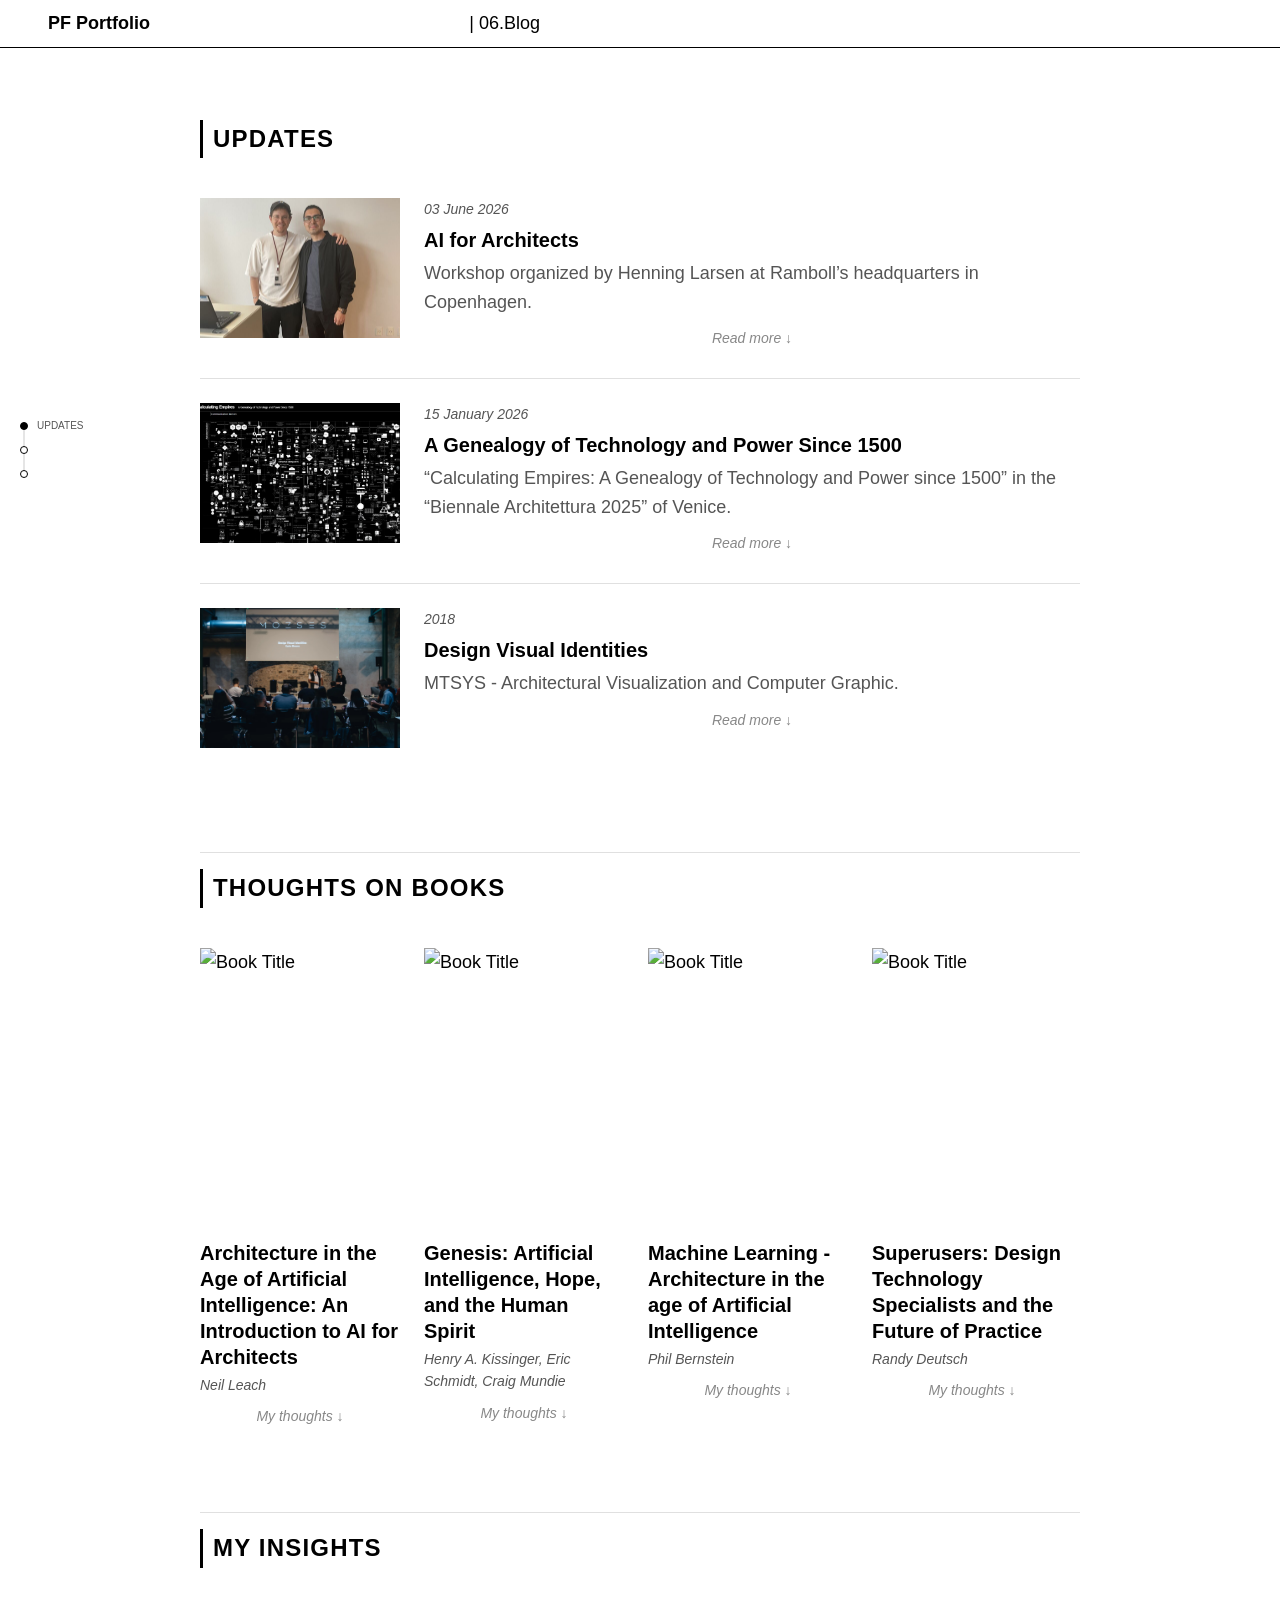
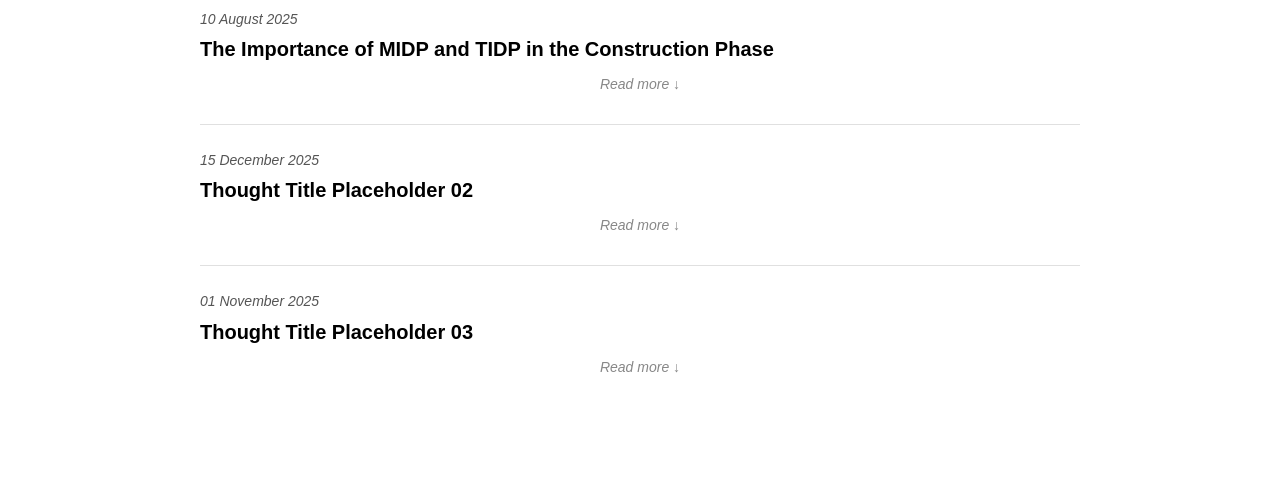
==== commit b82234c9: "Update blog.html" ====
--- a/blog.html
+++ b/blog.html
@@ -106,12 +106,12 @@
 
         <!-- Book 01 -->
         <article class="book-card">
-          <div class="book-cover placeholder-black">
-            <span class="placeholder-label">Cover</span>
-          </div>
-          <div class="book-body">
-            <h3 class="book-title">Book Title Placeholder 01</h3>
-            <p class="book-author">Author Name</p>
+          <div class="book-cover">
+            <img src="images/Blog-B-Architecture in the age of AI.jpg" alt="Book Title" />
+          </div>
+          <div class="book-body">
+            <h3 class="book-title">Architecture in the Age of Artificial Intelligence: An Introduction to AI for Architects</h3>
+            <p class="book-author">Neil Leach</p>
             <button class="expand-btn" aria-expanded="false">My thoughts ↓</button>
             <div class="expand-content" hidden>
               <p>Your review and thoughts on this book. What did you learn? How does it connect to your work in BIM, architecture, or digital processes?</p>
@@ -121,12 +121,12 @@
 
         <!-- Book 02 -->
         <article class="book-card">
-          <div class="book-cover placeholder-black">
-            <span class="placeholder-label">Cover</span>
-          </div>
-          <div class="book-body">
-            <h3 class="book-title">Book Title Placeholder 02</h3>
-            <p class="book-author">Author Name</p>
+          <div class="book-cover">
+            <img src="images/Blog-B-Genesis.jpg" alt="Book Title" />
+          </div>
+          <div class="book-body">
+            <h3 class="book-title">Genesis: Artificial Intelligence, Hope, and the Human Spirit</h3>
+            <p class="book-author">Henry A. Kissinger, Eric Schmidt, Craig Mundie</p>
             <button class="expand-btn" aria-expanded="false">My thoughts ↓</button>
             <div class="expand-content" hidden>
               <p>Your review and thoughts on this book. What did you learn? How does it connect to your work in BIM, architecture, or digital processes?</p>
@@ -136,12 +136,12 @@
 
         <!-- Book 03 -->
         <article class="book-card">
-          <div class="book-cover placeholder-black">
-            <span class="placeholder-label">Cover</span>
-          </div>
-          <div class="book-body">
-            <h3 class="book-title">Book Title Placeholder 03</h3>
-            <p class="book-author">Author Name</p>
+          <div class="book-cover">
+            <img src="images/Blog-B-Machin Learning.jpg" alt="Book Title" />
+          </div>
+          <div class="book-body">
+            <h3 class="book-title">Machine Learning - Architecture in the age of Artificial Intelligence</h3>
+            <p class="book-author">Phil Bernstein</p>
             <button class="expand-btn" aria-expanded="false">My thoughts ↓</button>
             <div class="expand-content" hidden>
               <p>Your review and thoughts on this book. What did you learn? How does it connect to your work in BIM, architecture, or digital processes?</p>
@@ -151,12 +151,12 @@
 
         <!-- Book 04 -->
         <article class="book-card">
-          <div class="book-cover placeholder-black">
-            <span class="placeholder-label">Cover</span>
-          </div>
-          <div class="book-body">
-            <h3 class="book-title">Book Title Placeholder 04</h3>
-            <p class="book-author">Author Name</p>
+          <div class="book-cover">
+            <img src="images/Blog-B-Superusers.jpg" alt="Book Title" />
+          </div>
+          <div class="book-body">
+            <h3 class="book-title">Superusers: Design Technology Specialists and the Future of Practice</h3>
+            <p class="book-author">Randy Deutsch</p>
             <button class="expand-btn" aria-expanded="false">My thoughts ↓</button>
             <div class="expand-content" hidden>
               <p>Your review and thoughts on this book. What did you learn? How does it connect to your work in BIM, architecture, or digital processes?</p>
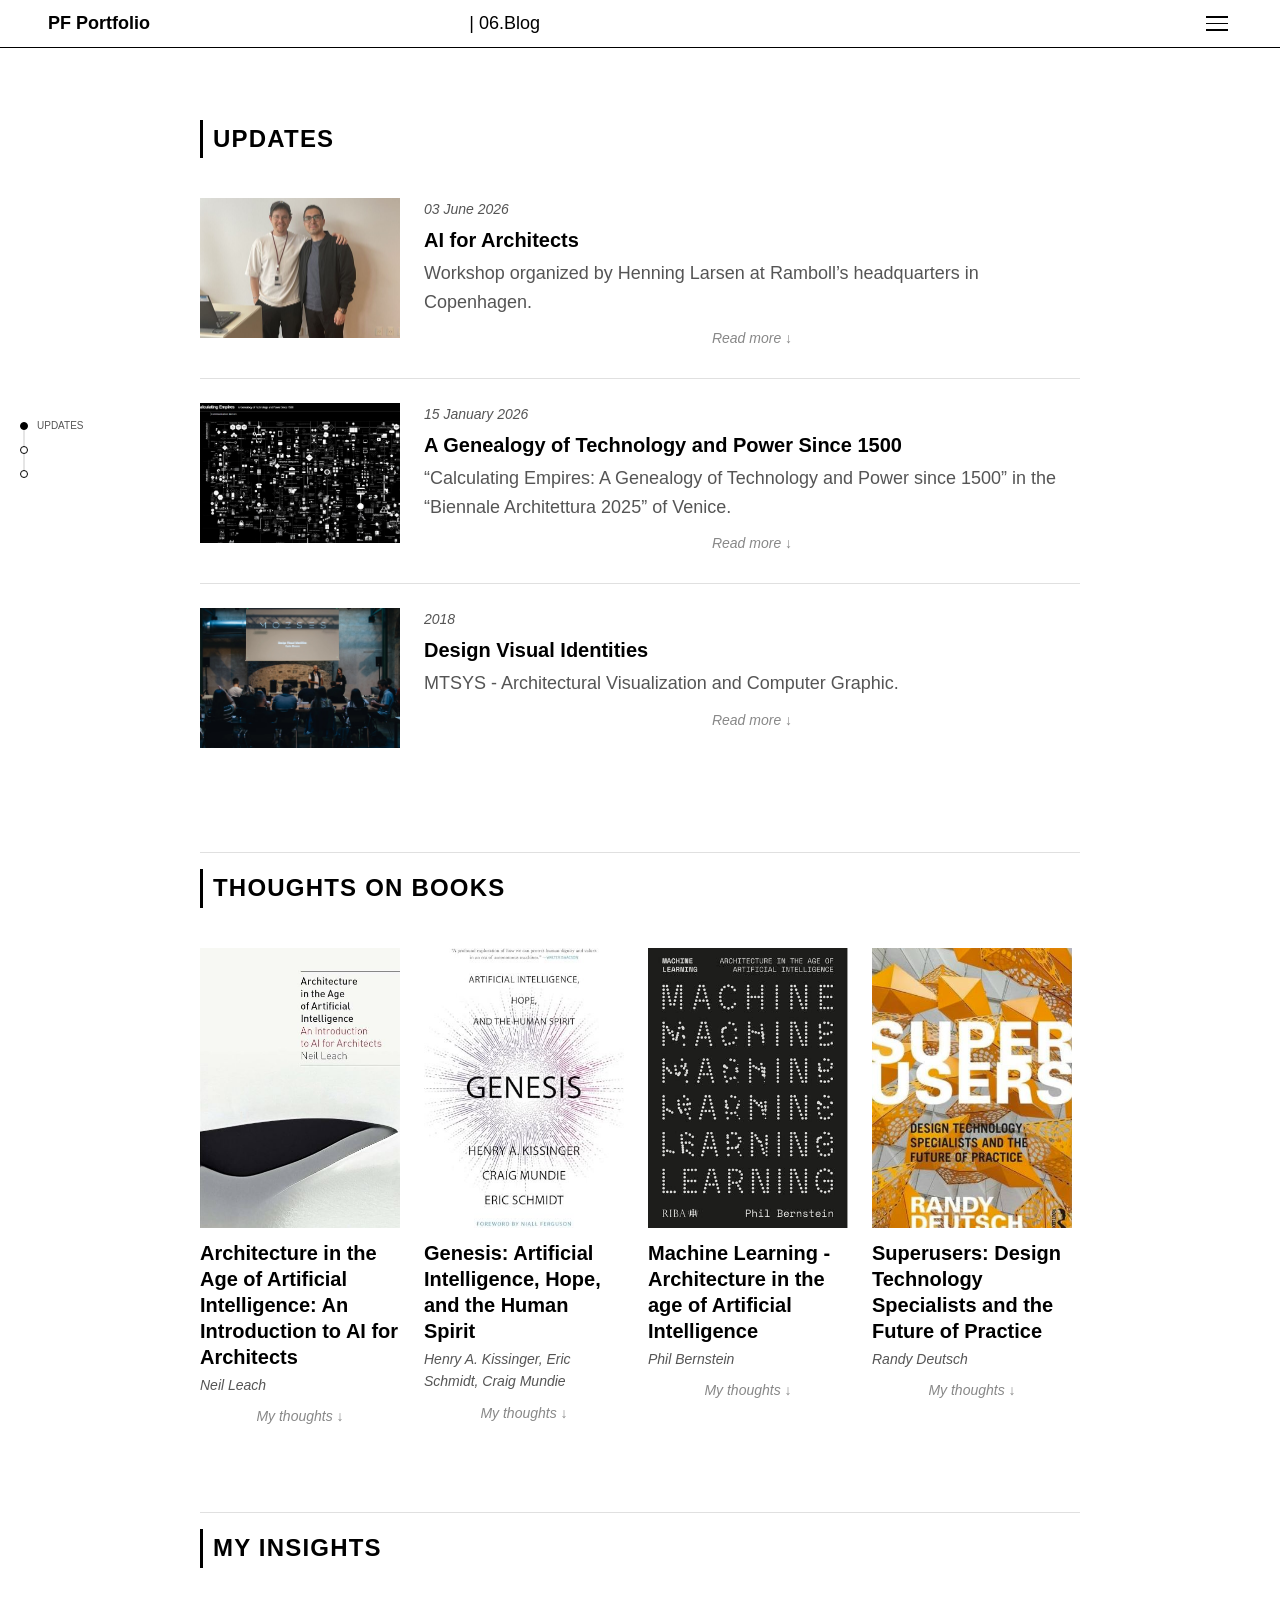
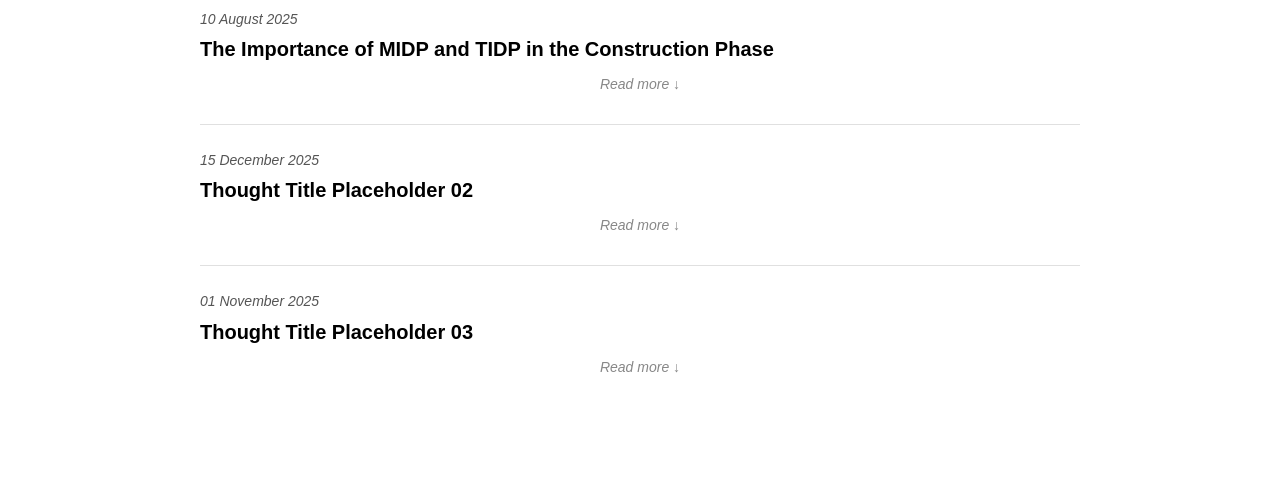
==== commit 1c417528: "Update blog.html" ====
--- a/blog.html
+++ b/blog.html
@@ -14,6 +14,22 @@
   <header class="nav-row">
     <span class="nav-brand"><a href="index.html"><strong>PF Portfolio</strong></a></span>
     <span class="nav-section">| 06.Blog</span>
+    <!-- MENU -->
+    <div class="nav-menu">
+      <button class="menu-btn" id="menuBtn" aria-label="Open menu">
+        <span></span>
+        <span></span>
+        <span></span>
+      </button>
+      <div class="menu-dropdown" id="menuDropdown">
+        <a href="index.html">Intro</a>
+        <a href="full-profile.html">Full profile</a>
+        <a href="storyteller.html">Storyteller</a>
+        <a href="key-projects.html">Key projects</a>
+        <a href="digital-workflows.html">Digital workflows & AI</a>
+        <a href="blog.html">Blog</a>
+      </div>
+    </div>
   </header>
 
   <!-- ═══════════════════════════════════════════
--- a/css/blog.css
+++ b/css/blog.css
@@ -385,3 +385,51 @@
 }
 
 .placeholder-label { line-height: 1.5; }
+
+/* ─── BURGER MENU ─────────────────────────────────────── */
+.nav-menu {
+  position:    relative;
+  justify-self: end;
+}
+
+.menu-btn {
+  background:     none;
+  border:         none;
+  cursor:         pointer;
+  display:        flex;
+  flex-direction: column;
+  gap:            5px;
+  padding:        4px;
+}
+
+.menu-btn span {
+  display:    block;
+  width:      22px;
+  height:     1.5px;
+  background: #000000;
+  transition: opacity 0.2s;
+}
+
+.menu-dropdown {
+  display:    none;
+  position:   absolute;
+  top:        calc(100% + 16px);
+  right:      0;
+  background: #ffffff;
+  border:     none;
+  min-width:  260px;
+  z-index:    500;
+  flex-direction: column;
+}
+
+.menu-dropdown.open { display: flex; }
+
+.menu-dropdown a {
+  padding:       12px 20px;
+  font-size:     18px;
+  font-family:   'Calibri', sans-serif;
+  color:         #000000;
+  border-bottom: 1px solid #e0e0e0;
+  transition:    background 0.15s;
+}
+
